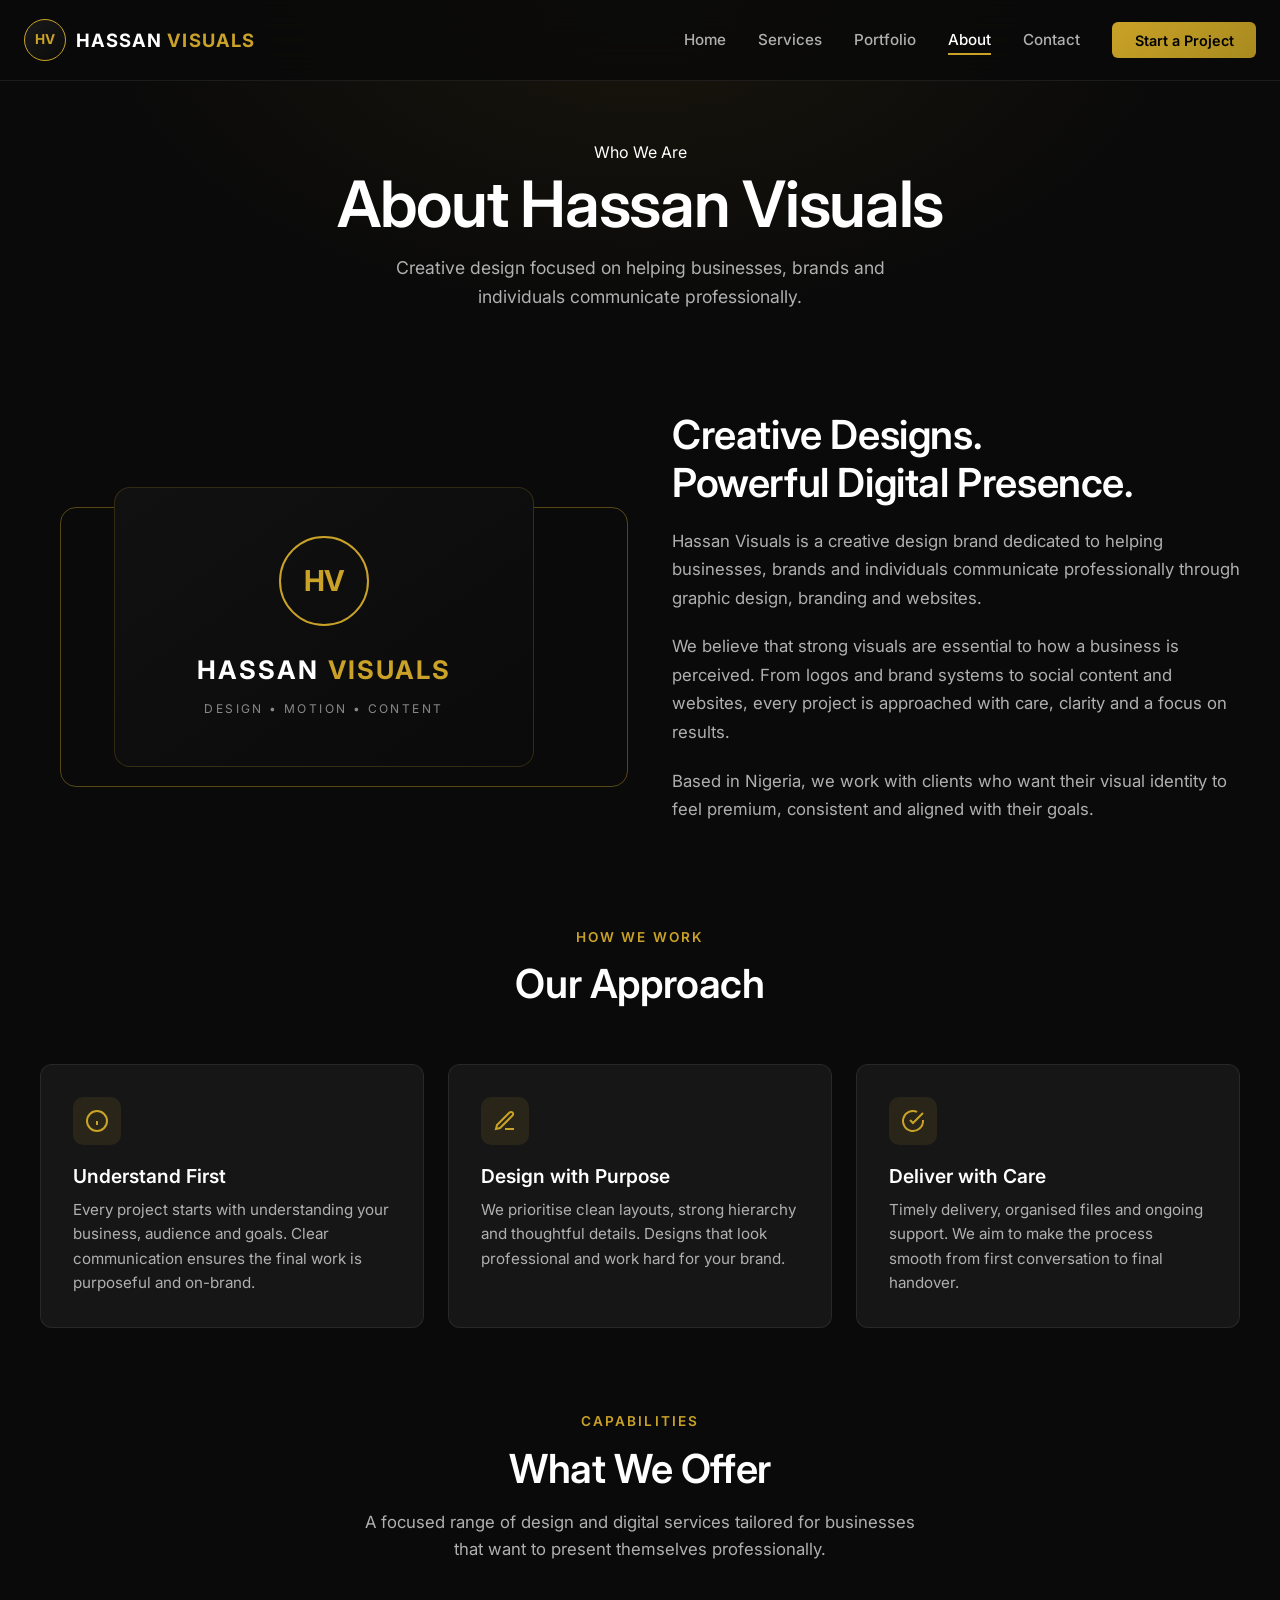
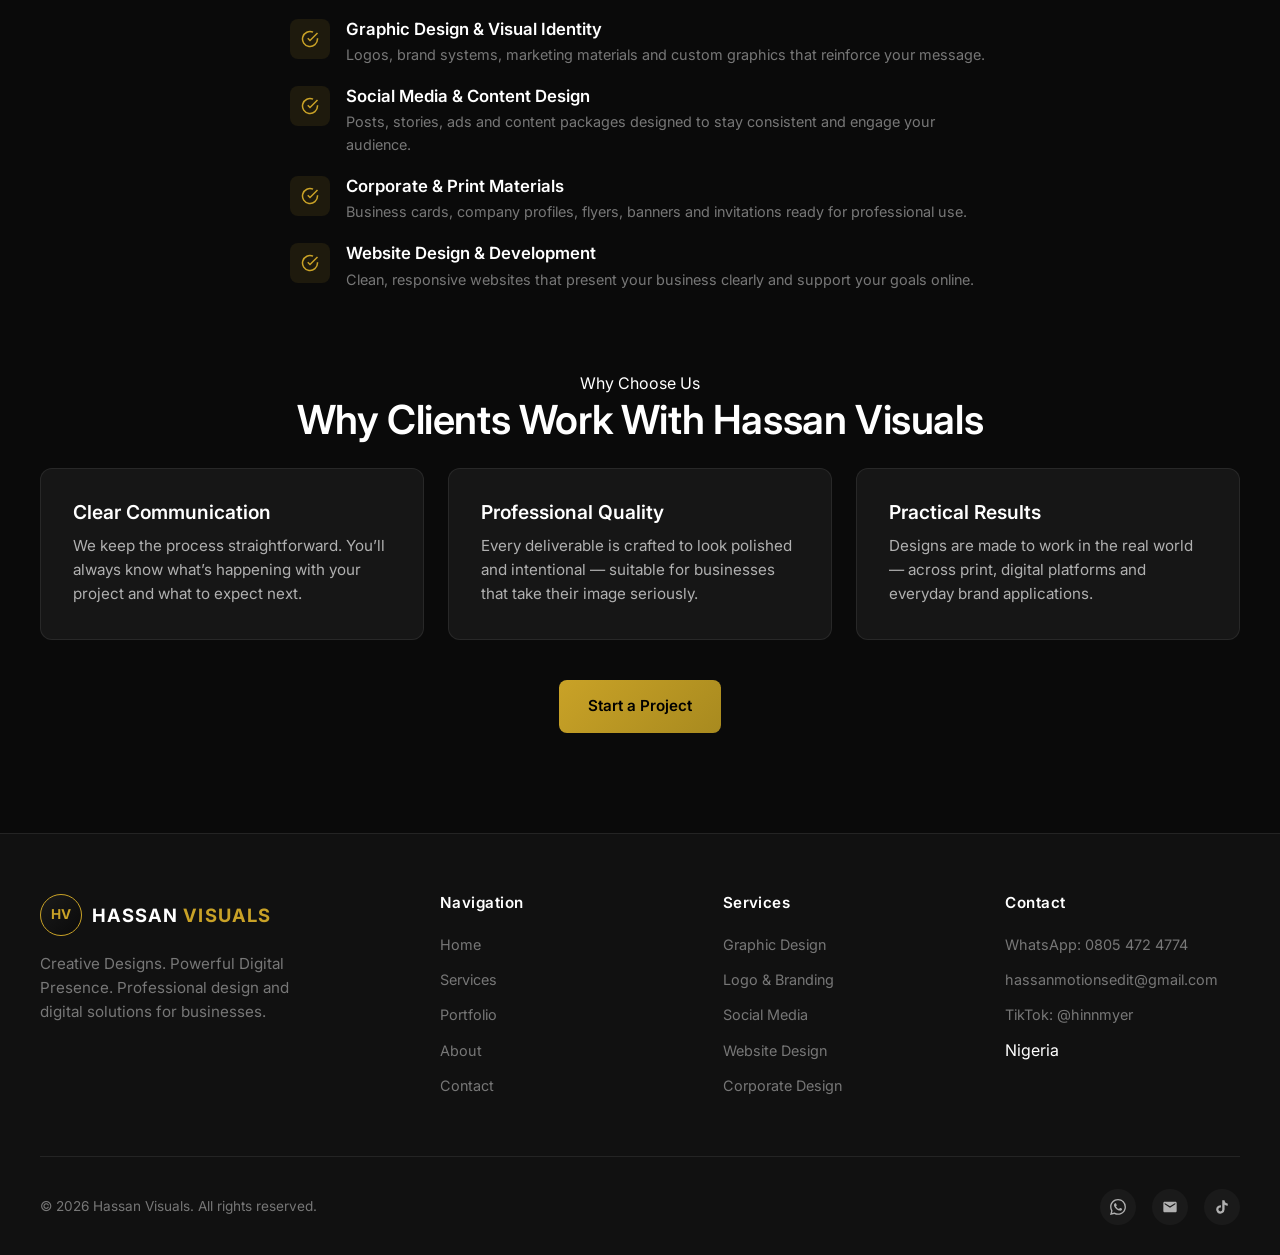
==== about.html @ 5bdb190e "Add files via upload" ====
<!DOCTYPE html>
<html lang="en">
<head>
  <meta charset="UTF-8">
  <meta name="viewport" content="width=device-width, initial-scale=1.0">
  <meta name="description" content="About Hassan Visuals — a creative design brand helping businesses communicate professionally through graphic design, branding and websites.">
  <title>About | Hassan Visuals</title>
  <link rel="preconnect" href="https://fonts.googleapis.com">
  <link rel="preconnect" href="https://fonts.gstatic.com" crossorigin>
  <link href="https://fonts.googleapis.com/css2?family=Inter:wght@400;500;600;700&family=Playfair+Display:wght@600;700&display=swap" rel="stylesheet">
  <link rel="stylesheet" href="styles.css">
  
</head>
<body>
  <!-- Navigation -->
  <nav class="navbar">
    <div class="nav-container">
      <a href="index.html" class="logo">
        <div class="logo-mark">HV</div>
        <div class="logo-text">HASSAN <span>VISUALS</span></div>
      </a>
      <button class="menu-toggle" aria-label="Toggle menu">
        <span></span>
        <span></span>
        <span></span>
      </button>
      <ul class="nav-links">
        <li><a href="index.html">Home</a></li>
        <li><a href="services.html">Services</a></li>
        <li><a href="portfolio.html">Portfolio</a></li>
        <li><a href="about.html" class="active">About</a></li>
        <li><a href="contact.html">Contact</a></li>
        <li><a href="contact.html" class="nav-cta">Start a Project</a></li>
      </ul>
    </div>
  </nav>

  <!-- Page Hero -->
  <section class="page-hero">
    <div class="container">
      <span class="label">Who We Are</span>
      <h1>About Hassan Visuals</h1>
      <p>Creative design focused on helping businesses, brands and individuals communicate professionally.</p>
    </div>
  </section>

  <!-- About Content -->
  <section style="padding-top: 40px;">
    <div class="container">
      <div class="about-grid">
        <div class="about-image fade-up">
          <div style="width: 100%; max-width: 420px; margin: 0 auto; background: linear-gradient(145deg, #111, #0a0a0a); border-radius: 16px; padding: 3rem 2rem; border: 1px solid rgba(201,162,39,0.2); text-align: center;">
            <div style="width: 90px; height: 90px; border-radius: 50%; border: 2px solid #c9a227; display: flex; align-items: center; justify-content: center; margin: 0 auto 1.5rem; font-size: 1.8rem; font-weight: 700; color: #c9a227; letter-spacing: -1px;">HV</div>
            <div style="font-size: 1.6rem; font-weight: 700; letter-spacing: 0.08em; color: #fff;">HASSAN <span style="color: #c9a227;">VISUALS</span></div>
            <div style="font-size: 0.75rem; letter-spacing: 0.2em; color: #888; margin-top: 0.5rem;">DESIGN • MOTION • CONTENT</div>
          </div>
        </div>
        <div class="about-content fade-up">
          <h2>Creative Designs.<br>Powerful Digital Presence.</h2>
          <p>
            Hassan Visuals is a creative design brand dedicated to helping businesses, brands and individuals communicate professionally through graphic design, branding and websites.
          </p>
          <p>
            We believe that strong visuals are essential to how a business is perceived. From logos and brand systems to social content and websites, every project is approached with care, clarity and a focus on results.
          </p>
          <p>
            Based in Nigeria, we work with clients who want their visual identity to feel premium, consistent and aligned with their goals.
          </p>
        </div>
      </div>

      <!-- Approach / What I Offer / Why Work With Me -->
      <div style="margin-top: 5rem;">
        <div class="section-header fade-up">
          <span class="label">How We Work</span>
          <h2>Our Approach</h2>
        </div>
        <div class="services-grid">
          <div class="service-card fade-up">
            <div class="service-icon">
              <svg width="24" height="24" fill="none" stroke="currentColor" stroke-width="2" viewBox="0 0 24 24"><circle cx="12" cy="12" r="10"/><path d="M12 16v-4"/><path d="M12 8h.01"/></svg>
            </div>
            <h3>Understand First</h3>
            <p>Every project starts with understanding your business, audience and goals. Clear communication ensures the final work is purposeful and on-brand.</p>
          </div>
          <div class="service-card fade-up">
            <div class="service-icon">
              <svg width="24" height="24" fill="none" stroke="currentColor" stroke-width="2" viewBox="0 0 24 24"><path d="M12 20h9"/><path d="M16.5 3.5a2.121 2.121 0 013 3L7 19l-4 1 1-4L16.5 3.5z"/></svg>
            </div>
            <h3>Design with Purpose</h3>
            <p>We prioritise clean layouts, strong hierarchy and thoughtful details. Designs that look professional and work hard for your brand.</p>
          </div>
          <div class="service-card fade-up">
            <div class="service-icon">
              <svg width="24" height="24" fill="none" stroke="currentColor" stroke-width="2" viewBox="0 0 24 24"><path d="M22 11.08V12a10 10 0 11-5.93-9.14"/><path d="M22 4L12 14.01l-3-3"/></svg>
            </div>
            <h3>Deliver with Care</h3>
            <p>Timely delivery, organised files and ongoing support. We aim to make the process smooth from first conversation to final handover.</p>
          </div>
        </div>
      </div>

      <!-- What We Offer -->
      <div style="margin-top: 5rem;">
        <div class="section-header fade-up">
          <span class="label">Capabilities</span>
          <h2>What We Offer</h2>
          <p>A focused range of design and digital services tailored for businesses that want to present themselves professionally.</p>
        </div>
        <div class="about-features fade-up" style="max-width: 700px; margin: 0 auto;">
          <div class="feature-item">
            <div class="feature-icon">
              <svg width="18" height="18" fill="none" stroke="currentColor" stroke-width="2" viewBox="0 0 24 24"><path d="M22 11.08V12a10 10 0 11-5.93-9.14"/><path d="M22 4L12 14.01l-3-3"/></svg>
            </div>
            <div>
              <h4>Graphic Design & Visual Identity</h4>
              <p>Logos, brand systems, marketing materials and custom graphics that reinforce your message.</p>
            </div>
          </div>
          <div class="feature-item">
            <div class="feature-icon">
              <svg width="18" height="18" fill="none" stroke="currentColor" stroke-width="2" viewBox="0 0 24 24"><path d="M22 11.08V12a10 10 0 11-5.93-9.14"/><path d="M22 4L12 14.01l-3-3"/></svg>
            </div>
            <div>
              <h4>Social Media & Content Design</h4>
              <p>Posts, stories, ads and content packages designed to stay consistent and engage your audience.</p>
            </div>
          </div>
          <div class="feature-item">
            <div class="feature-icon">
              <svg width="18" height="18" fill="none" stroke="currentColor" stroke-width="2" viewBox="0 0 24 24"><path d="M22 11.08V12a10 10 0 11-5.93-9.14"/><path d="M22 4L12 14.01l-3-3"/></svg>
            </div>
            <div>
              <h4>Corporate & Print Materials</h4>
              <p>Business cards, company profiles, flyers, banners and invitations ready for professional use.</p>
            </div>
          </div>
          <div class="feature-item">
            <div class="feature-icon">
              <svg width="18" height="18" fill="none" stroke="currentColor" stroke-width="2" viewBox="0 0 24 24"><path d="M22 11.08V12a10 10 0 11-5.93-9.14"/><path d="M22 4L12 14.01l-3-3"/></svg>
            </div>
            <div>
              <h4>Website Design & Development</h4>
              <p>Clean, responsive websites that present your business clearly and support your goals online.</p>
            </div>
          </div>
        </div>
      </div>

      <!-- Why Work With Us -->
      <div style="margin-top: 5rem; text-align: center;" class="fade-up">
        <span class="label">Why Choose Us</span>
        <h2 style="margin-bottom: 1.5rem;">Why Clients Work With Hassan Visuals</h2>
        <div class="services-grid" style="text-align: left;">
          <div class="service-card">
            <h3>Clear Communication</h3>
            <p>We keep the process straightforward. You’ll always know what’s happening with your project and what to expect next.</p>
          </div>
          <div class="service-card">
            <h3>Professional Quality</h3>
            <p>Every deliverable is crafted to look polished and intentional — suitable for businesses that take their image seriously.</p>
          </div>
          <div class="service-card">
            <h3>Practical Results</h3>
            <p>Designs are made to work in the real world — across print, digital platforms and everyday brand applications.</p>
          </div>
        </div>
        <div style="margin-top: 2.5rem;">
          <a href="contact.html" class="btn btn-primary">Start a Project</a>
        </div>
      </div>
    </div>
  </section>

  <!-- Footer -->
  <footer class="footer">
    <div class="footer-grid">
      <div class="footer-brand">
        <a href="index.html" class="logo" style="margin-bottom: 1rem;">
          <div class="logo-mark">HV</div>
          <div class="logo-text">HASSAN <span>VISUALS</span></div>
        </a>
        <p>Creative Designs. Powerful Digital Presence. Professional design and digital solutions for businesses.</p>
      </div>
      <div class="footer-col">
        <h4>Navigation</h4>
        <ul>
          <li><a href="index.html">Home</a></li>
          <li><a href="services.html">Services</a></li>
          <li><a href="portfolio.html">Portfolio</a></li>
          <li><a href="about.html">About</a></li>
          <li><a href="contact.html">Contact</a></li>
        </ul>
      </div>
      <div class="footer-col">
        <h4>Services</h4>
        <ul>
          <li><a href="services.html">Graphic Design</a></li>
          <li><a href="services.html">Logo & Branding</a></li>
          <li><a href="services.html">Social Media</a></li>
          <li><a href="services.html">Website Design</a></li>
          <li><a href="services.html">Corporate Design</a></li>
        </ul>
      </div>
      <div class="footer-col">
        <h4>Contact</h4>
        <ul>
          <li><a href="https://wa.me/2348054724774" target="_blank" rel="noopener">WhatsApp: 0805 472 4774</a></li>
          <li><a href="mailto:hassanmotionsedit@gmail.com">hassanmotionsedit@gmail.com</a></li>
          <li><a href="https://www.tiktok.com/@hinnmyer" target="_blank" rel="noopener">TikTok: @hinnmyer</a></li>
          <li>Nigeria</li>
        </ul>
      </div>
    </div>
    <div class="footer-bottom">
      <p>&copy; 2026 Hassan Visuals. All rights reserved.</p>
      <div class="social-links">
        <a href="https://wa.me/2348054724774" target="_blank" rel="noopener" aria-label="WhatsApp">
          <svg width="16" height="16" fill="currentColor" viewBox="0 0 24 24"><path d="M17.472 14.382c-.297-.149-1.758-.867-2.03-.967-.273-.099-.471-.148-.67.15-.197.297-.767.966-.94 1.164-.173.199-.347.223-.644.075-.297-.15-1.255-.463-2.39-1.475-.883-.788-1.48-1.761-1.653-2.059-.173-.297-.018-.458.13-.606.134-.133.298-.347.446-.52.149-.174.198-.298.298-.497.099-.198.05-.371-.025-.52-.075-.149-.669-1.612-.916-2.207-.242-.579-.487-.5-.669-.51-.173-.008-.371-.01-.57-.01-.198 0-.52.074-.792.372-.272.297-1.04 1.016-1.04 2.479 0 1.462 1.065 2.875 1.213 3.074.149.198 2.096 3.2 5.077 4.487.709.306 1.262.489 1.694.625.712.227 1.36.195 1.871.118.571-.085 1.758-.719 2.006-1.413.248-.694.248-1.289.173-1.413-.074-.124-.272-.198-.57-.347m-5.421 7.403h-.004a9.87 9.87 0 01-5.031-1.378l-.361-.214-3.741.982.998-3.648-.235-.374a9.86 9.86 0 01-1.51-5.26c.001-5.45 4.436-9.884 9.888-9.884 2.64 0 5.122 1.03 6.988 2.898a9.825 9.825 0 012.893 6.994c-.003 5.45-4.435 9.884-9.885 9.884m8.413-18.297A11.815 11.815 0 0012.05 0C5.495 0 .16 5.335.157 11.892c0 2.096.547 4.142 1.588 5.945L.057 24l6.305-1.654a11.882 11.882 0 005.683 1.448h.005c6.554 0 11.89-5.335 11.893-11.893a11.821 11.821 0 00-3.48-8.413z"/></svg>
        </a>
        <a href="mailto:hassanmotionsedit@gmail.com" aria-label="Email">
          <svg width="16" height="16" fill="currentColor" viewBox="0 0 24 24"><path d="M20 4H4c-1.1 0-2 .9-2 2v12c0 1.1.9 2 2 2h16c1.1 0 2-.9 2-2V6c0-1.1-.9-2-2-2zm0 4l-8 5-8-5V6l8 5 8-5v2z"/></svg>
        </a>
        <a href="https://www.tiktok.com/@hinnmyer" target="_blank" rel="noopener" aria-label="TikTok">
          <svg width="16" height="16" fill="currentColor" viewBox="0 0 24 24"><path d="M19.59 6.69a4.83 4.83 0 01-3.77-4.25V2h-3.45v13.67a2.89 2.89 0 01-5.2 1.74 2.89 2.89 0 012.31-4.64 2.93 2.93 0 01.88.13V9.4a6.84 6.84 0 00-1-.05A6.33 6.33 0 005 20.1a6.34 6.34 0 0010.86-4.43v-7a8.16 8.16 0 004.77 1.52v-3.4a4.85 4.85 0 01-1-.1z"/></svg>
        </a>
      </div>
    </div>
  </footer>

  <script src="script.js"></script>
</body>
</html>
---- styles.css ----
/* Hassan Visuals - Premium Dark Theme Stylesheet */
:root {
  --bg-primary: #0a0a0a;
  --bg-secondary: #111111;
  --bg-card: #161616;
  --bg-elevated: #1a1a1a;
  --text-primary: #ffffff;
  --text-secondary: #b0b0b0;
  --text-muted: #777777;
  --gold: #c9a227;
  --gold-light: #e0b83d;
  --gold-dark: #a88a1f;
  --blue-accent: #3b82f6;
  --border: rgba(201, 162, 39, 0.15);
  --border-light: rgba(255, 255, 255, 0.08);
  --shadow: 0 10px 40px rgba(0, 0, 0, 0.5);
  --transition: all 0.3s cubic-bezier(0.4, 0, 0.2, 1);
  --font-main: 'Inter', -apple-system, BlinkMacSystemFont, 'Segoe UI', sans-serif;
  --font-display: 'Playfair Display', Georgia, serif;
}

* {
  margin: 0;
  padding: 0;
  box-sizing: border-box;
}

html {
  scroll-behavior: smooth;
  font-size: 16px;
}

body {
  font-family: var(--font-main);
  background-color: var(--bg-primary);
  color: var(--text-primary);
  line-height: 1.6;
  overflow-x: hidden;
  min-height: 100vh;
}

/* Typography */
h1, h2, h3, h4 {
  font-weight: 600;
  line-height: 1.2;
}

h1 {
  font-size: clamp(2.5rem, 5vw, 4rem);
  letter-spacing: -0.02em;
}

h2 {
  font-size: clamp(1.8rem, 3.5vw, 2.5rem);
  letter-spacing: -0.01em;
}

h3 {
  font-size: 1.35rem;
}

a {
  color: inherit;
  text-decoration: none;
  transition: var(--transition);
}

img {
  max-width: 100%;
  height: auto;
  display: block;
}

/* Navigation */
.navbar {
  position: fixed;
  top: 0;
  left: 0;
  width: 100%;
  z-index: 1000;
  background: rgba(10, 10, 10, 0.85);
  backdrop-filter: blur(20px);
  -webkit-backdrop-filter: blur(20px);
  border-bottom: 1px solid var(--border-light);
  transition: var(--transition);
}

.navbar.scrolled {
  background: rgba(10, 10, 10, 0.95);
  box-shadow: 0 4px 30px rgba(0, 0, 0, 0.4);
}

.nav-container {
  max-width: 1280px;
  margin: 0 auto;
  padding: 0 1.5rem;
  display: flex;
  align-items: center;
  justify-content: space-between;
  height: 80px;
}

.logo {
  display: flex;
  align-items: center;
  gap: 0.6rem;
  text-decoration: none;
}

.logo-mark {
  width: 42px;
  height: 42px;
  border-radius: 50%;
  background: linear-gradient(135deg, #1a1a1a, #0a0a0a);
  border: 1.5px solid var(--gold);
  display: flex;
  align-items: center;
  justify-content: center;
  font-weight: 700;
  font-size: 0.85rem;
  color: var(--gold);
  letter-spacing: -0.02em;
  flex-shrink: 0;
}

.logo-text {
  font-weight: 700;
  font-size: 1.15rem;
  letter-spacing: 0.06em;
  color: var(--text-primary);
  line-height: 1.1;
}

.logo-text span {
  color: var(--gold);
}

.logo-text small {
  display: block;
  font-size: 0.65rem;
  font-weight: 500;
  letter-spacing: 0.12em;
  color: var(--text-muted);
  margin-top: 1px;
}

.nav-links {
  display: flex;
  align-items: center;
  gap: 2rem;
  list-style: none;
}

.nav-links a {
  font-size: 0.95rem;
  font-weight: 500;
  color: var(--text-secondary);
  position: relative;
  padding: 0.25rem 0;
}

.nav-links a:hover,
.nav-links a.active {
  color: var(--text-primary);
}

.nav-links a::after {
  content: '';
  position: absolute;
  bottom: -2px;
  left: 0;
  width: 0;
  height: 2px;
  background: var(--gold);
  transition: width 0.3s ease;
}

.nav-links a:hover::after,
.nav-links a.active::after {
  width: 100%;
}

.nav-cta {
  background: linear-gradient(135deg, var(--gold), var(--gold-dark));
  color: #000 !important;
  padding: 0.6rem 1.4rem !important;
  border-radius: 6px;
  font-weight: 600 !important;
  font-size: 0.9rem !important;
}

.nav-cta:hover {
  transform: translateY(-2px);
  box-shadow: 0 6px 20px rgba(201, 162, 39, 0.35);
}

.nav-cta::after {
  display: none !important;
}

/* Mobile Menu */
.menu-toggle {
  display: none;
  background: none;
  border: none;
  cursor: pointer;
  width: 32px;
  height: 24px;
  position: relative;
  z-index: 1001;
}

.menu-toggle span {
  display: block;
  width: 100%;
  height: 2px;
  background: var(--text-primary);
  position: absolute;
  left: 0;
  transition: var(--transition);
}

.menu-toggle span:nth-child(1) { top: 0; }
.menu-toggle span:nth-child(2) { top: 11px; }
.menu-toggle span:nth-child(3) { top: 22px; }

.menu-toggle.active span:nth-child(1) {
  transform: rotate(45deg);
  top: 11px;
}

.menu-toggle.active span:nth-child(2) {
  opacity: 0;
}

.menu-toggle.active span:nth-child(3) {
  transform: rotate(-45deg);
  top: 11px;
}

/* Hero */
.hero {
  min-height: 100vh;
  display: flex;
  align-items: center;
  justify-content: center;
  position: relative;
  padding: 120px 1.5rem 80px;
  background: radial-gradient(ellipse at 30% 20%, rgba(201, 162, 39, 0.08) 0%, transparent 50%),
              radial-gradient(ellipse at 70% 80%, rgba(59, 130, 246, 0.05) 0%, transparent 50%),
              var(--bg-primary);
  overflow: hidden;
}

.hero::before {
  content: '';
  position: absolute;
  top: -50%;
  left: -50%;
  width: 200%;
  height: 200%;
  background: radial-gradient(circle at center, transparent 30%, var(--bg-primary) 70%);
  pointer-events: none;
}

.hero-content {
  max-width: 900px;
  text-align: center;
  position: relative;
  z-index: 2;
}

.hero-badge {
  display: inline-flex;
  align-items: center;
  gap: 0.5rem;
  background: rgba(201, 162, 39, 0.1);
  border: 1px solid var(--border);
  color: var(--gold);
  padding: 0.4rem 1rem;
  border-radius: 50px;
  font-size: 0.85rem;
  font-weight: 500;
  margin-bottom: 1.5rem;
  letter-spacing: 0.03em;
}

.hero h1 {
  margin-bottom: 1rem;
  background: linear-gradient(135deg, #fff 0%, #e0e0e0 100%);
  -webkit-background-clip: text;
  -webkit-text-fill-color: transparent;
  background-clip: text;
}

.hero h1 .gold {
  background: linear-gradient(135deg, var(--gold-light), var(--gold));
  -webkit-background-clip: text;
  -webkit-text-fill-color: transparent;
  background-clip: text;
}

.hero-subtitle {
  font-size: clamp(1.1rem, 2.5vw, 1.4rem);
  color: var(--text-secondary);
  margin-bottom: 1.5rem;
  font-weight: 400;
}

.hero-desc {
  font-size: 1.05rem;
  color: var(--text-muted);
  max-width: 600px;
  margin: 0 auto 2.5rem;
  line-height: 1.7;
}

.hero-buttons {
  display: flex;
  flex-wrap: wrap;
  gap: 1rem;
  justify-content: center;
}

/* Buttons */
.btn {
  display: inline-flex;
  align-items: center;
  justify-content: center;
  gap: 0.5rem;
  padding: 0.9rem 1.8rem;
  border-radius: 8px;
  font-weight: 600;
  font-size: 0.95rem;
  border: none;
  cursor: pointer;
  transition: var(--transition);
  text-decoration: none;
}

.btn-primary {
  background: linear-gradient(135deg, var(--gold), var(--gold-dark));
  color: #000;
}

.btn-primary:hover {
  transform: translateY(-3px);
  box-shadow: 0 8px 25px rgba(201, 162, 39, 0.4);
}

.btn-secondary {
  background: transparent;
  color: var(--text-primary);
  border: 1px solid var(--border-light);
}

.btn-secondary:hover {
  border-color: var(--gold);
  color: var(--gold);
  transform: translateY(-3px);
}

.btn-outline-gold {
  background: transparent;
  color: var(--gold);
  border: 1px solid var(--gold);
}

.btn-outline-gold:hover {
  background: var(--gold);
  color: #000;
  transform: translateY(-3px);
}

.btn-whatsapp {
  background: #25d366;
  color: #fff;
}

.btn-whatsapp:hover {
  background: #1da851;
  transform: translateY(-3px);
  box-shadow: 0 8px 25px rgba(37, 211, 102, 0.3);
}

/* Sections */
section {
  padding: 100px 1.5rem;
}

.container {
  max-width: 1200px;
  margin: 0 auto;
}

.section-header {
  text-align: center;
  margin-bottom: 3.5rem;
}

.section-header .label {
  display: inline-block;
  color: var(--gold);
  font-size: 0.85rem;
  font-weight: 600;
  letter-spacing: 0.15em;
  text-transform: uppercase;
  margin-bottom: 0.75rem;
}

.section-header h2 {
  margin-bottom: 1rem;
}

.section-header p {
  color: var(--text-secondary);
  max-width: 550px;
  margin: 0 auto;
  font-size: 1.05rem;
}

/* Services Overview (Home) */
.services-grid {
  display: grid;
  grid-template-columns: repeat(auto-fit, minmax(280px, 1fr));
  gap: 1.5rem;
}

.service-card {
  background: var(--bg-card);
  border: 1px solid var(--border-light);
  border-radius: 12px;
  padding: 2rem;
  transition: var(--transition);
  position: relative;
  overflow: hidden;
}

.service-card::before {
  content: '';
  position: absolute;
  top: 0;
  left: 0;
  width: 100%;
  height: 3px;
  background: linear-gradient(90deg, var(--gold), transparent);
  opacity: 0;
  transition: var(--transition);
}

.service-card:hover {
  transform: translateY(-6px);
  border-color: var(--border);
  box-shadow: var(--shadow);
}

.service-card:hover::before {
  opacity: 1;
}

.service-icon {
  width: 48px;
  height: 48px;
  background: rgba(201, 162, 39, 0.1);
  border-radius: 10px;
  display: flex;
  align-items: center;
  justify-content: center;
  margin-bottom: 1.25rem;
  color: var(--gold);
  font-size: 1.4rem;
}

.service-card h3 {
  margin-bottom: 0.6rem;
  font-size: 1.2rem;
}

.service-card p {
  color: var(--text-secondary);
  font-size: 0.95rem;
  line-height: 1.6;
}

/* Portfolio Preview */
.portfolio-grid {
  display: grid;
  grid-template-columns: repeat(auto-fit, minmax(300px, 1fr));
  gap: 1.5rem;
}

.portfolio-item {
  position: relative;
  border-radius: 12px;
  overflow: hidden;
  background: var(--bg-card);
  border: 1px solid var(--border-light);
  transition: var(--transition);
  aspect-ratio: 4/3;
}

.portfolio-item:hover {
  transform: translateY(-6px);
  box-shadow: var(--shadow);
  border-color: var(--border);
}

.portfolio-img {
  width: 100%;
  height: 100%;
  object-fit: cover;
  transition: transform 0.5s ease;
}

.portfolio-item:hover .portfolio-img {
  transform: scale(1.05);
}

.portfolio-overlay {
  position: absolute;
  inset: 0;
  background: linear-gradient(to top, rgba(0,0,0,0.9) 0%, transparent 60%);
  display: flex;
  flex-direction: column;
  justify-content: flex-end;
  padding: 1.5rem;
  opacity: 0;
  transition: var(--transition);
}

.portfolio-item:hover .portfolio-overlay {
  opacity: 1;
}

.portfolio-overlay h3 {
  font-size: 1.15rem;
  margin-bottom: 0.25rem;
}

.portfolio-overlay .category {
  color: var(--gold);
  font-size: 0.85rem;
  font-weight: 500;
}

/* Portfolio Page specific */
.filters {
  display: flex;
  flex-wrap: wrap;
  gap: 0.75rem;
  justify-content: center;
  margin-bottom: 2.5rem;
}

.filter-btn {
  background: transparent;
  border: 1px solid var(--border-light);
  color: var(--text-secondary);
  padding: 0.5rem 1.25rem;
  border-radius: 50px;
  font-size: 0.9rem;
  font-weight: 500;
  cursor: pointer;
  transition: var(--transition);
}

.filter-btn:hover,
.filter-btn.active {
  background: var(--gold);
  color: #000;
  border-color: var(--gold);
}

.portfolio-page-grid {
  display: grid;
  grid-template-columns: repeat(auto-fill, minmax(320px, 1fr));
  gap: 2rem;
}

.portfolio-card {
  background: var(--bg-card);
  border: 1px solid var(--border-light);
  border-radius: 12px;
  overflow: hidden;
  transition: var(--transition);
}

.portfolio-card:hover {
  transform: translateY(-6px);
  box-shadow: var(--shadow);
  border-color: var(--border);
}

.portfolio-card-img {
  aspect-ratio: 16/10;
  background: var(--bg-elevated);
  position: relative;
  overflow: hidden;
}

.portfolio-card-img img {
  width: 100%;
  height: 100%;
  object-fit: cover;
  transition: transform 0.5s ease;
}

.portfolio-card:hover .portfolio-card-img img {
  transform: scale(1.05);
}

.placeholder-img {
  width: 100%;
  height: 100%;
  display: flex;
  align-items: center;
  justify-content: center;
  background: linear-gradient(135deg, #1a1a1a 0%, #222 100%);
  color: var(--text-muted);
  font-size: 0.9rem;
  flex-direction: column;
  gap: 0.5rem;
}

.placeholder-img svg {
  width: 48px;
  height: 48px;
  opacity: 0.4;
}

.portfolio-card-body {
  padding: 1.5rem;
}

.portfolio-card-body .category {
  color: var(--gold);
  font-size: 0.8rem;
  font-weight: 600;
  text-transform: uppercase;
  letter-spacing: 0.08em;
  margin-bottom: 0.5rem;
}

.portfolio-card-body h3 {
  margin-bottom: 0.5rem;
  font-size: 1.15rem;
}

.portfolio-card-body p {
  color: var(--text-secondary);
  font-size: 0.9rem;
  line-height: 1.55;
}

/* About */
.about-grid {
  display: grid;
  grid-template-columns: 1fr 1fr;
  gap: 4rem;
  align-items: center;
}

.about-image {
  position: relative;
}

.about-image img {
  border-radius: 16px;
  border: 1px solid var(--border-light);
  box-shadow: var(--shadow);
}

.about-image::after {
  content: '';
  position: absolute;
  top: 20px;
  left: 20px;
  right: -20px;
  bottom: -20px;
  border: 1px solid var(--gold);
  border-radius: 16px;
  z-index: -1;
  opacity: 0.4;
}

.about-content h2 {
  margin-bottom: 1.25rem;
}

.about-content p {
  color: var(--text-secondary);
  margin-bottom: 1.25rem;
  font-size: 1.05rem;
  line-height: 1.7;
}

.about-features {
  display: grid;
  gap: 1.25rem;
  margin-top: 2rem;
}

.feature-item {
  display: flex;
  gap: 1rem;
  align-items: flex-start;
}

.feature-icon {
  width: 40px;
  height: 40px;
  min-width: 40px;
  background: rgba(201, 162, 39, 0.1);
  border-radius: 8px;
  display: flex;
  align-items: center;
  justify-content: center;
  color: var(--gold);
}

.feature-item h4 {
  font-size: 1.05rem;
  margin-bottom: 0.25rem;
}

.feature-item p {
  color: var(--text-muted);
  font-size: 0.9rem;
  margin: 0;
}

/* Contact */
.contact-grid {
  display: grid;
  grid-template-columns: 1fr 1.2fr;
  gap: 3rem;
}

.contact-info h2 {
  margin-bottom: 1rem;
}

.contact-info > p {
  color: var(--text-secondary);
  margin-bottom: 2rem;
  font-size: 1.05rem;
}

.contact-details {
  display: flex;
  flex-direction: column;
  gap: 1.25rem;
  margin-bottom: 2rem;
}

.contact-item {
  display: flex;
  align-items: center;
  gap: 1rem;
}

.contact-item .icon {
  width: 44px;
  height: 44px;
  background: rgba(201, 162, 39, 0.1);
  border-radius: 10px;
  display: flex;
  align-items: center;
  justify-content: center;
  color: var(--gold);
  font-size: 1.1rem;
}

.contact-item .label {
  font-size: 0.8rem;
  color: var(--text-muted);
  text-transform: uppercase;
  letter-spacing: 0.05em;
}

.contact-item .value {
  font-weight: 500;
  font-size: 1rem;
}

.contact-item a.value:hover {
  color: var(--gold);
}

.contact-actions {
  display: flex;
  flex-wrap: wrap;
  gap: 0.75rem;
}

/* Form */
.contact-form {
  background: var(--bg-card);
  border: 1px solid var(--border-light);
  border-radius: 16px;
  padding: 2.5rem;
}

.form-group {
  margin-bottom: 1.25rem;
}

.form-group label {
  display: block;
  font-size: 0.9rem;
  font-weight: 500;
  margin-bottom: 0.4rem;
  color: var(--text-secondary);
}

.form-group input,
.form-group select,
.form-group textarea {
  width: 100%;
  background: var(--bg-primary);
  border: 1px solid var(--border-light);
  border-radius: 8px;
  padding: 0.85rem 1rem;
  color: var(--text-primary);
  font-family: inherit;
  font-size: 0.95rem;
  transition: var(--transition);
}

.form-group input:focus,
.form-group select:focus,
.form-group textarea:focus {
  outline: none;
  border-color: var(--gold);
  box-shadow: 0 0 0 3px rgba(201, 162, 39, 0.15);
}

.form-group textarea {
  min-height: 120px;
  resize: vertical;
}

.form-row {
  display: grid;
  grid-template-columns: 1fr 1fr;
  gap: 1rem;
}

.form-group .optional {
  color: var(--text-muted);
  font-weight: 400;
  font-size: 0.8rem;
}

.form-submit {
  width: 100%;
  margin-top: 0.5rem;
}

/* Footer */
.footer {
  background: var(--bg-secondary);
  border-top: 1px solid var(--border-light);
  padding: 60px 1.5rem 30px;
}

.footer-grid {
  max-width: 1200px;
  margin: 0 auto;
  display: grid;
  grid-template-columns: 1.5fr 1fr 1fr 1fr;
  gap: 3rem;
  margin-bottom: 3rem;
}

.footer-brand img {
  height: 50px;
  margin-bottom: 1rem;
}

.footer-brand p {
  color: var(--text-muted);
  font-size: 0.95rem;
  line-height: 1.6;
  max-width: 280px;
}

.footer-col h4 {
  font-size: 0.95rem;
  margin-bottom: 1.25rem;
  color: var(--text-primary);
  letter-spacing: 0.03em;
}

.footer-col ul {
  list-style: none;
}

.footer-col ul li {
  margin-bottom: 0.6rem;
}

.footer-col ul a {
  color: var(--text-muted);
  font-size: 0.9rem;
}

.footer-col ul a:hover {
  color: var(--gold);
}

.footer-bottom {
  max-width: 1200px;
  margin: 0 auto;
  padding-top: 2rem;
  border-top: 1px solid var(--border-light);
  display: flex;
  justify-content: space-between;
  align-items: center;
  flex-wrap: wrap;
  gap: 1rem;
}

.footer-bottom p {
  color: var(--text-muted);
  font-size: 0.85rem;
}

.social-links {
  display: flex;
  gap: 1rem;
}

.social-links a {
  width: 36px;
  height: 36px;
  border-radius: 50%;
  background: var(--bg-elevated);
  display: flex;
  align-items: center;
  justify-content: center;
  color: var(--text-secondary);
  transition: var(--transition);
}

.social-links a:hover {
  background: var(--gold);
  color: #000;
}

/* Page Hero (inner pages) */
.page-hero {
  padding: 140px 1.5rem 60px;
  text-align: center;
  background: radial-gradient(ellipse at 50% 0%, rgba(201, 162, 39, 0.08) 0%, transparent 60%),
              var(--bg-primary);
}

.page-hero h1 {
  margin-bottom: 0.75rem;
}

.page-hero p {
  color: var(--text-secondary);
  font-size: 1.1rem;
  max-width: 500px;
  margin: 0 auto;
}

/* Animations */
.fade-up {
  opacity: 0;
  transform: translateY(30px);
  transition: opacity 0.6s ease, transform 0.6s ease;
}

.fade-up.visible {
  opacity: 1;
  transform: translateY(0);
}

/* Utility */
.text-gold {
  color: var(--gold);
}

.mt-2 { margin-top: 2rem; }
.mb-2 { margin-bottom: 2rem; }

/* Responsive */
@media (max-width: 992px) {
  .about-grid,
  .contact-grid {
    grid-template-columns: 1fr;
    gap: 2.5rem;
  }

  .footer-grid {
    grid-template-columns: 1fr 1fr;
    gap: 2rem;
  }

  .about-image::after {
    display: none;
  }
}

@media (max-width: 768px) {
  .menu-toggle {
    display: block;
  }

  .nav-links {
    position: fixed;
    top: 0;
    right: -100%;
    width: 80%;
    max-width: 320px;
    height: 100vh;
    background: var(--bg-secondary);
    flex-direction: column;
    align-items: flex-start;
    padding: 100px 2rem 2rem;
    gap: 1.5rem;
    transition: right 0.3s ease;
    border-left: 1px solid var(--border-light);
  }

  .nav-links.active {
    right: 0;
  }

  .nav-links a {
    font-size: 1.1rem;
  }

  .hero-buttons {
    flex-direction: column;
    align-items: center;
  }

  .hero-buttons .btn {
    width: 100%;
    max-width: 280px;
  }

  .form-row {
    grid-template-columns: 1fr;
  }

  .footer-grid {
    grid-template-columns: 1fr;
    gap: 2rem;
  }

  .footer-bottom {
    flex-direction: column;
    text-align: center;
  }

  section {
    padding: 70px 1.25rem;
  }

  .contact-form {
    padding: 1.75rem;
  }
}

@media (max-width: 480px) {
  .nav-container {
    height: 70px;
  }

  .logo-mark {
    width: 36px;
    height: 36px;
    font-size: 0.75rem;
  }

  .logo-text {
    font-size: 1rem;
  }

  .portfolio-page-grid {
    grid-template-columns: 1fr;
  }
}

/* Smooth page load */
body {
  animation: pageLoad 0.4s ease;
}

@keyframes pageLoad {
  from { opacity: 0; }
  to { opacity: 1; }
}

/* Form success message */
.form-success {
  display: none;
  background: rgba(37, 211, 102, 0.1);
  border: 1px solid #25d366;
  color: #25d366;
  padding: 1rem;
  border-radius: 8px;
  text-align: center;
  margin-top: 1rem;
}

.form-success.show {
  display: block;
}
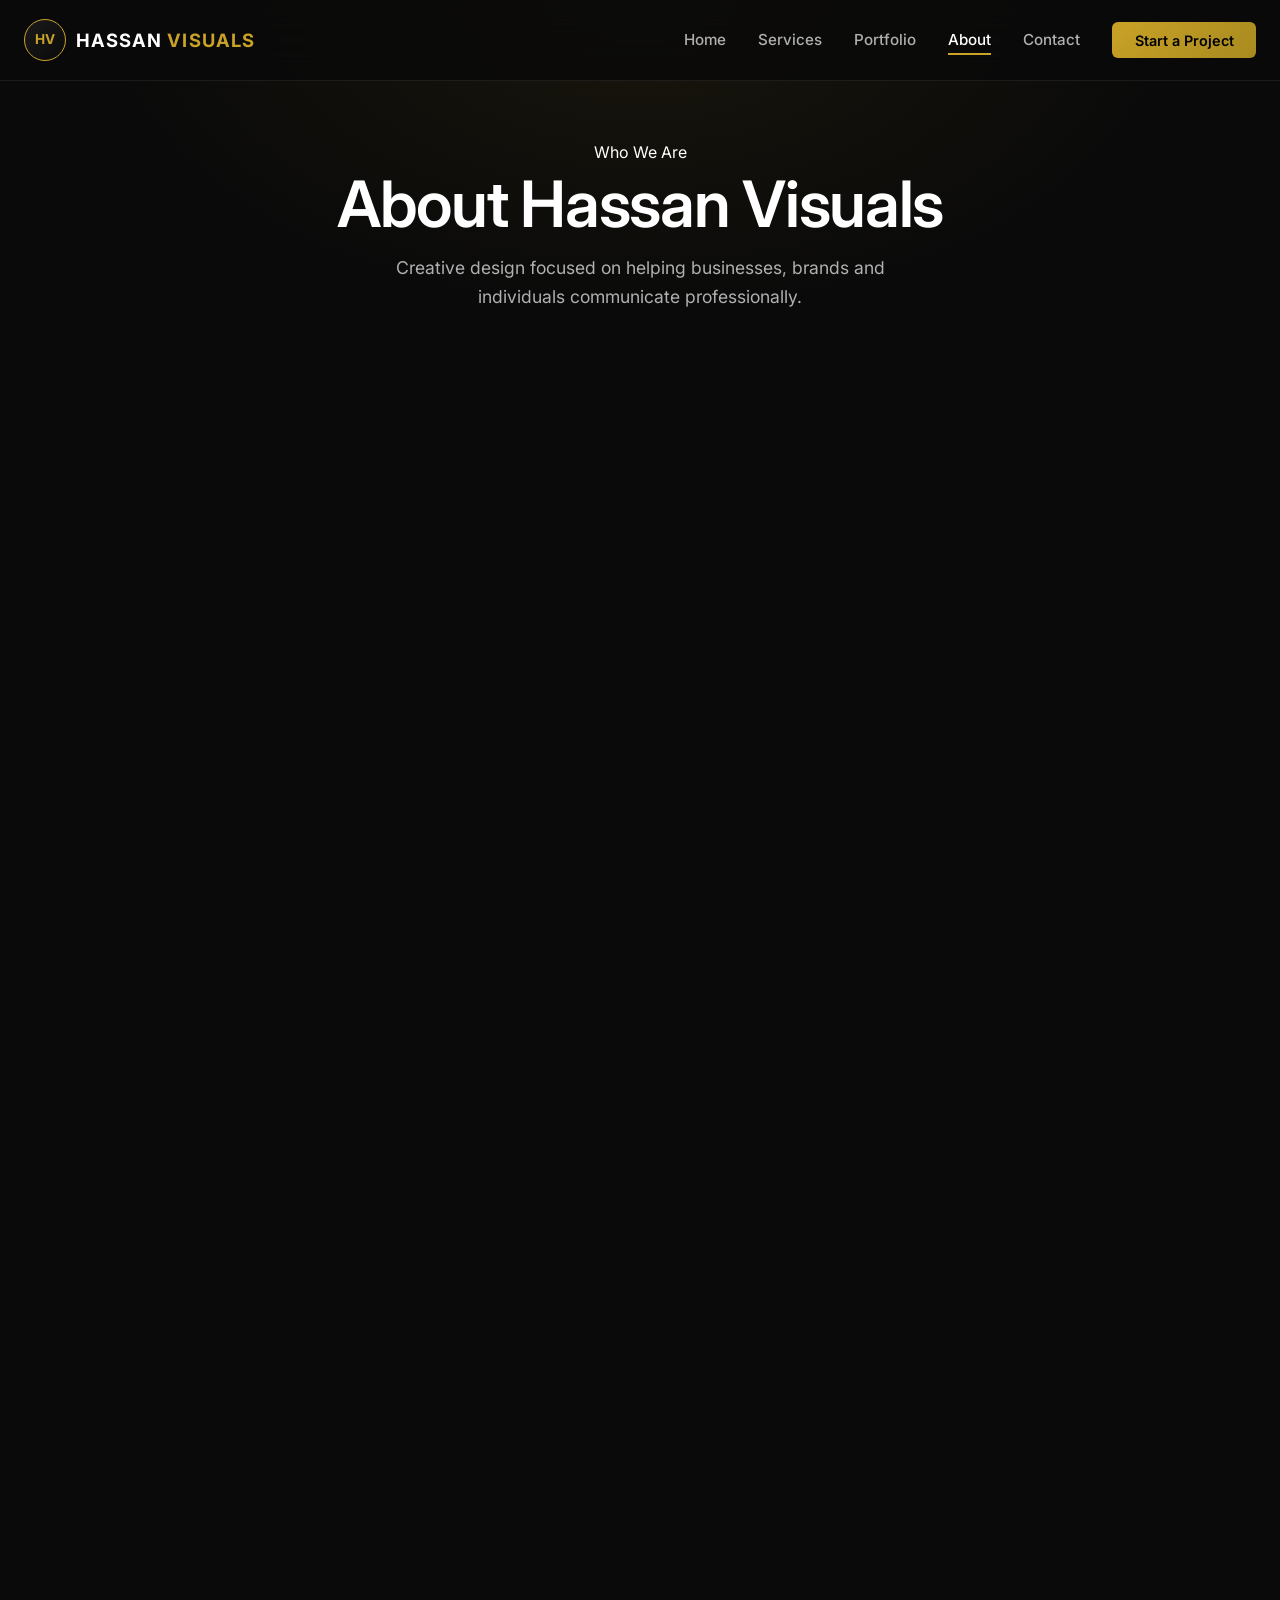
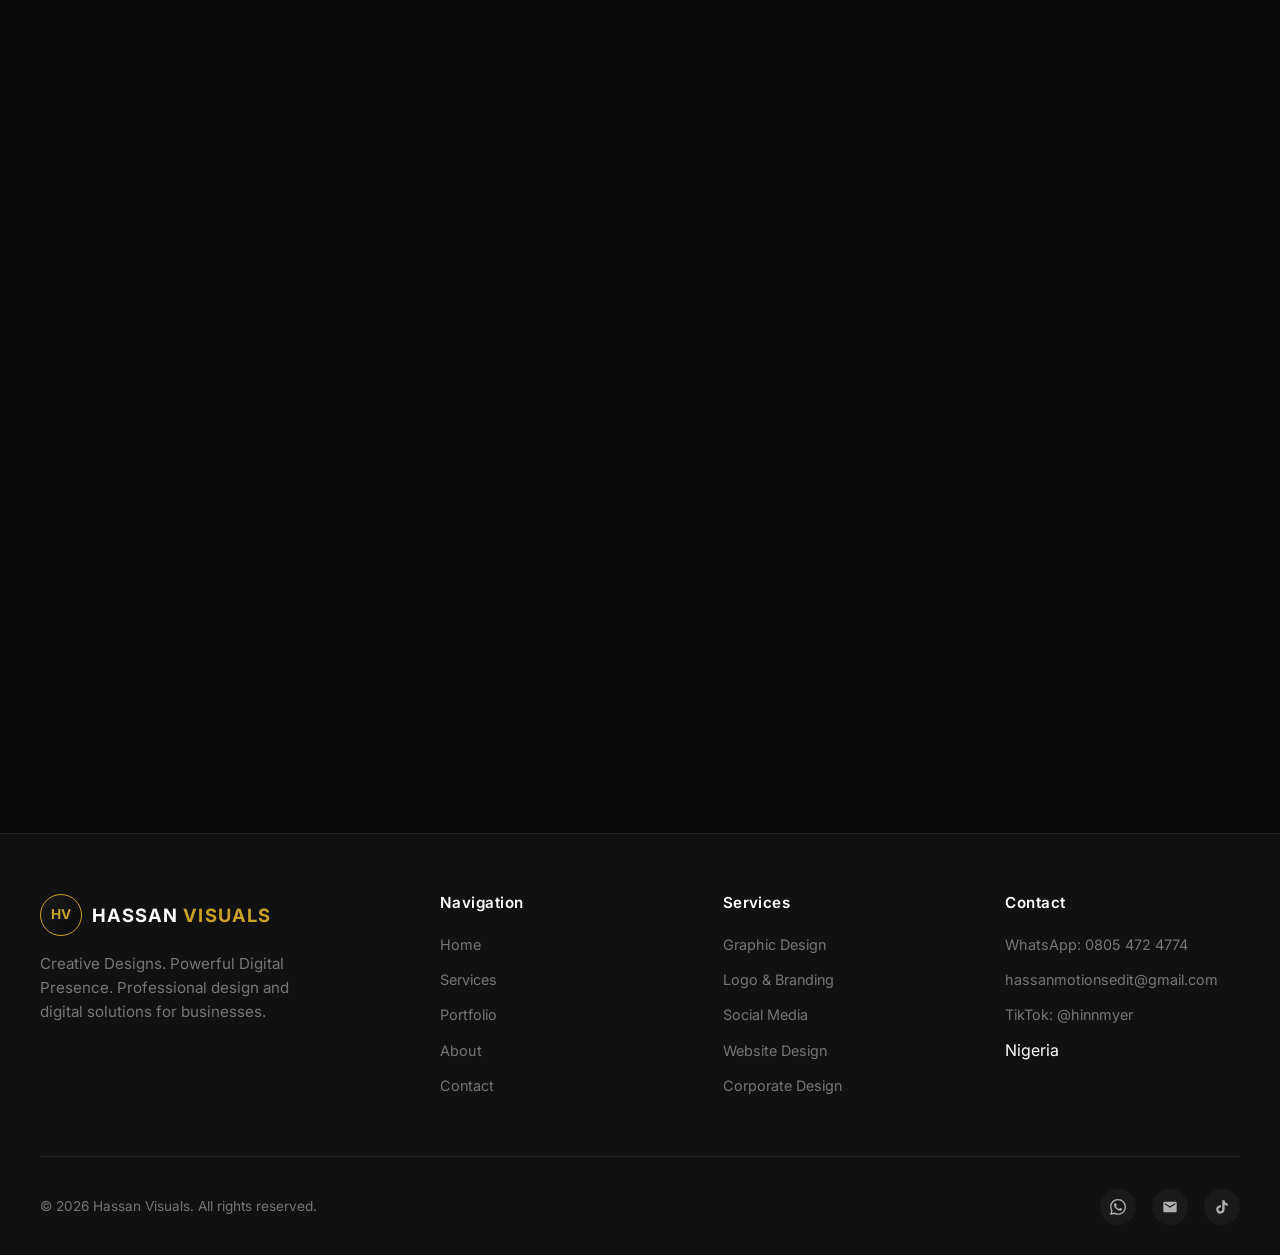
==== commit a8fc4b04: "Add files via upload" ====
--- a/about.html
+++ b/about.html
@@ -229,5 +229,8 @@
   </footer>
 
   <script src="script.js"></script>
+<script>/* INLINE MENU FIX */
+(function(){var t=document.querySelector(".menu-toggle"),n=document.querySelector(".nav-links");if(t</body></body>n){t.addEventListener("click",function(){t.classList.toggle("active");n.classList.toggle("active");document.body.style.overflow=n.classList.contains("active")?"hidden":"";});n.querySelectorAll("a").forEach(function(a){a.addEventListener("click",function(){t.classList.remove("active");n.classList.remove("active");document.body.style.overflow="";});});}})();
+</script>
 </body>
 </html>
